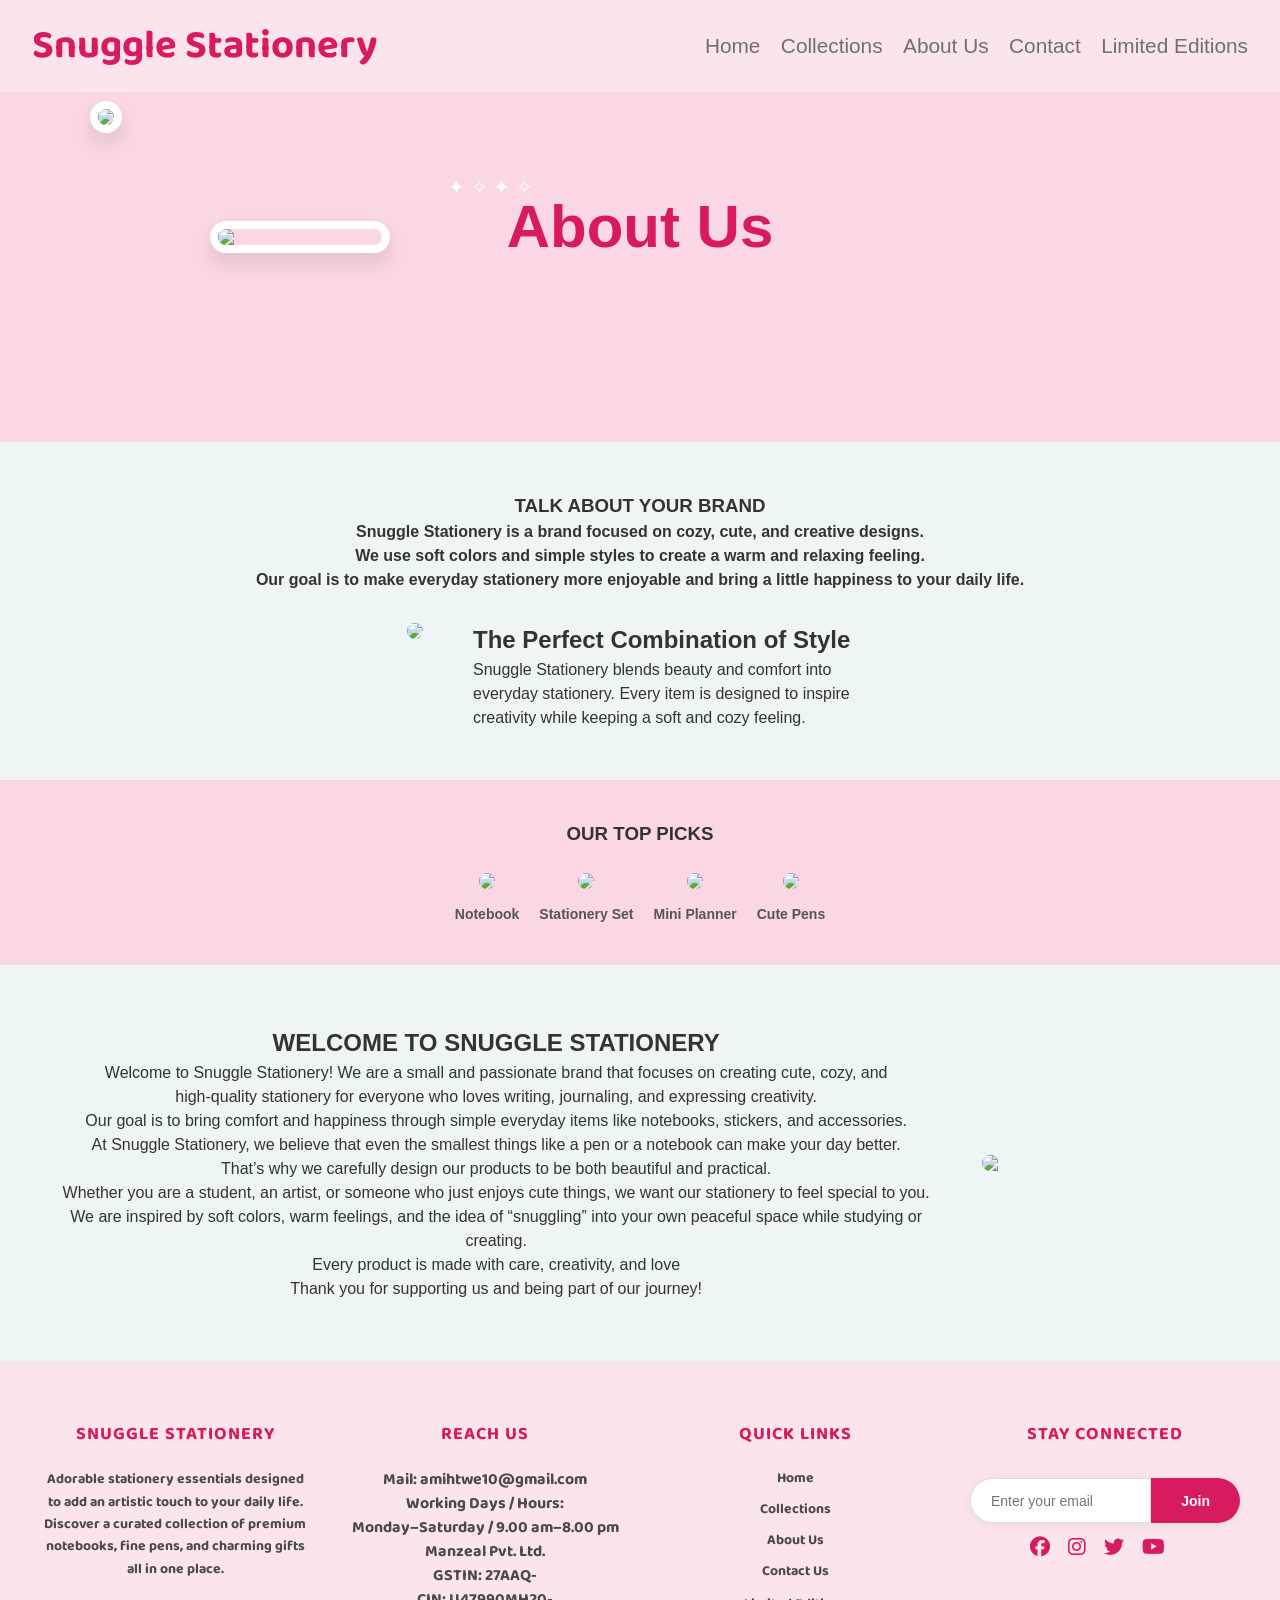
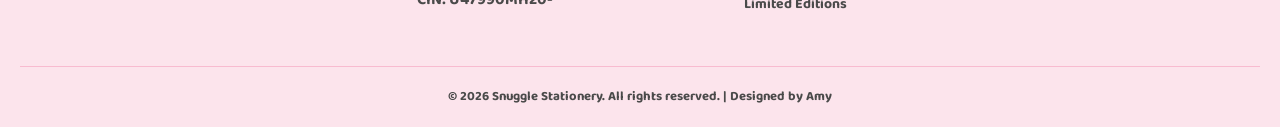
==== about.html @ 4772dbfe "Add files via upload" ====
<!DOCTYPE html>
<html lang="en">

<head>
  <meta charset="UTF-8">
  <meta name="description" content="Elevate your desk aesthetic with Snuggle Stationery. Explore our cozy collection of pastel notebooks, adorable plush pen sleeves, and cute erasers.">
  <title>Snuggle Stationery | About Us</title>
  <link href="https://fonts.googleapis.com/css2?family=Baloo+2:wght@400;700&family=Nunito:wght@400;600&display=swap"
    rel="stylesheet">
  <link rel="stylesheet" href="style.css">
  <link rel="stylesheet" href="footer.css">
  <link rel="Icon" href="/image/logo-Photoroom.png">
</head>

<body>
  <header>
    <h1>Snuggle Stationery</h1>
    <nav>
      <a href="home.html">Home</a>
      <a href="collections.html"> Collections</a>
      <a href="about.html">About Us</a>
      <a href="contact.html">Contact</a>
      <a href="liimited editions.html">Limited Editions</a>
    </nav>
  </header>


  <section class="about-hero">

    <div class="hero-text">
      <h1>About Us</h1>
    </div>

    <!-- decorative stars -->
    <div class="stars">
      ✦ ✧ ✦ ✧
    </div>

    <!-- images -->
    <div class="hero-images">
      <img src="./image/flower.webp" class="img-top">
      <img src="./image/flower2.jpg" class="img-bottom">
    </div>

  </section>
  <section class="about-body">
    <h3>TALK ABOUT YOUR BRAND</h3>
    <h4>Snuggle Stationery is a brand focused on cozy, cute, and creative designs. <br>
      We use soft colors and simple styles to create a warm and relaxing feeling. <br>
      Our goal is to make everyday stationery more enjoyable and bring a little happiness to your daily life.</h4>
    <div class="about-content">

      <div class="left">
        <img src="./image/bag.jpg">
      </div>

      <div class="right">
        <h2>The Perfect Combination of Style</h2>

        <p>
          Snuggle Stationery blends beauty and comfort into everyday stationery.
          Every item is designed to inspire creativity while keeping a soft and cozy feeling.
        </p>
      </div>

    </div>
  </section>


  <section class="top-picks">
    <h3>OUR TOP PICKS</h3><br>

    <div class="products">

      <div class="item">
        <img src="./image/cute book.jpg">

        <p>Notebook</p>
      </div>

      <div class="item">
        <img src="./image/Cherry set.jpg">
        <p>Stationery Set</p>
      </div>

      <div class="item">
        <img src="./image/cute mini book.jpg">
        <p>Mini Planner</p>
      </div>

      <div class="item">
        <img src="./image/Plush pen.jpg">
        <p>Cute Pens</p>
      </div>

    </div>
    </div>
    <div class="products"></div>
  </section>


  <section class="welcome">
    <div class="welcome-text">
      <h2>WELCOME TO SNUGGLE STATIONERY</h2>
      <p>
        Welcome to Snuggle Stationery!

      We are a small and passionate brand that focuses on creating cute, cozy, and 
      <br>high-quality stationery for everyone who loves writing, journaling, and expressing creativity. <br>Our goal is to bring comfort and happiness through simple everyday items like notebooks,
      stickers, and accessories. <br>
      
      At Snuggle Stationery, we believe that even the smallest things like a pen or a notebook can make your day better. <br>
      That’s why we carefully design our products to be both beautiful and practical. <br>
      Whether you are a student, an artist, or someone who just enjoys cute things, we want our stationery to feel special to you. <br>

      We are inspired by soft colors, warm feelings, and the idea of “snuggling” into your own peaceful space while studying or creating. <br>
      Every product is made with care, creativity, and love <br>

      Thank you for supporting us and being part of our journey!
      </p>
    </div>

    <img src="./image/green.jpg">
  </section>

  <!-- Footer -->
  <!-- Font awesome for icons -->
  <link rel="stylesheet" href="footer.css">
  <link rel="stylesheet" href="https://cdnjs.cloudflare.com/ajax/libs/font-awesome/6.5.0/css/all.min.css">

  <footer class="footer">
    <div class="footer-container">
      <div class="footer-section">
        <h2 class="footer-heading">SNUGGLE STATIONERY</h2>
        <p class="footer-text">
          Adorable stationery essentials designed to add an artistic touch to your daily life.
          Discover a curated collection of premium notebooks, fine pens, and charming gifts all in one place.
        </p>
      </div>

      <div class="footer-section">
        <h2 class="footer-heading">Reach Us</h2>
        <ul class="footer-links">
          <p>Mail: amihtwe10@gmail.com</p>

          <p><b>Working Days / Hours:</b><br>
            Monday–Saturday / 9.00 am–8.00 pm</p>

          <p><b>Manzeal Pvt. Ltd.</b></p>
          <p>GSTIN: 27AAQ-</p>
          <p>CIN: U47990MH20-</p>
        </ul>
      </div>


      <div class="footer-section">
        <h2 class="footer-heading">Quick Links</h2>
        <ul class="footer-links">
          <a href="./home.html">
            <li>Home</li>
          </a>
          <a href="./collections.html">
            <li>Collections</li>
          </a>
          <a href="./about.html">
            <li>About Us</li>
          </a>
          <a href="./contact.html">
            <li>Contact Us</li>
          </a>
          <a href="./liimited editions.html">Limited Editions</a>
        </ul>
      </div>

      <div class="footer-section">
        <h2 class="footer-heading">Stay Connected</h2>
        <div class="newsletter">
          <input type="email" placeholder="Enter your email">
          <button>Join</button>
        </div>
        <div class="social-icons">
          <a href="#"><i class="fab fa-facebook"></i></a>
          <a href="#"><i class="fab fa-instagram"></i></a>
          <a href="#"><i class="fab fa-twitter"></i></a>
          <a href="#"><i class="fab fa-youtube"></i></a>
        </div>
      </div>
    </div>

    <div class="footer-bottom">
      <p>&copy; 2026 Snuggle Stationery. All rights reserved. | Designed by Amy</p>
    </div>
  </footer>
</body>

</html>
---- style.css ----
* {
    margin: 0;
    padding: 0;
    box-sizing: border-box;
}

body {
    font-family: 'Nunito',
        sans-serif;
    background-color: #c9f0ee;
    color: #333;
    line-height: 1.5;
}

a {
    text-decoration: none;
    color: inherit;
}

header {
    background: #fce4ec;
    padding: 1rem 2rem;
    display: flex;
    justify-content: space-between;
    align-items: center;
    position: sticky;
    top: 0;
    z-index: 1000;
}

header h1 {
    font-family: 'Baloo 2', cursive;
    font-size: 2.5rem;
    color: #d81b60;

}

nav a {
    margin-left: 1rem;
    font-weight: 100;
    color: #716f6f;
    transition: 0.3s;
    font-size: 1.3rem;
}

nav a:hover {
    color: #d81b60;
}

/* Hero Banner */
.hero {
    background: linear-gradient(rgba(161, 159, 159, 0.8), rgba(226, 194, 221, 0.7)), url(image/resized.png);
    padding: 5rem 2rem;
    text-align: center;
    border-bottom: 3px dashed #b8b5b8;
    position: relative;
    box-shadow: 0 4px 10px rgba(0, 0, 0, 0.1);
    margin: 0;

}

.hero h2 {
    font-family: 'Baloo 2', cursive;
    font-size: 2.5rem;
    margin-bottom: 1rem;
    color: #d81b60;
}

.hero p {
    font-size: 1.2rem;
    margin-bottom: 2rem;
    color: #413f3f;
}

.hero button {
    background: #f74f8d;
    color: #FFFF;
    border: none;
    padding: 1rem 2rem;
    font-family: 'Baloo 2', cursive;
    font-size: 1.1rem;
    border-radius: 10px;
    cursor: pointer;
    transition: all 0.3s;
}

.hero button:hover {
    background: #ad1457;
    color: #000000;
    transform: translateY(-2px);
    border-radius: round;
}

/* Sections */
section {
    padding: 3rem 2rem;
    background-color: #eef5f5;
}

h2.section-title {
    font-family: 'Baloo 2', cursive;
    font-size: 2rem;
    margin-bottom: 2rem;
    text-align: center;
    color: #d81b60;
}

/* Featured Collections */
.collection-grid {
    display: grid;
    grid-template-columns: repeat(auto-fit, minmax(200px, 1fr));
    gap: 1.5rem;
}

.collection-card {
    background: #ffffff;
    padding: 1rem;
    border-radius: 15px;
    box-shadow: 0 4px 10px rgba(0, 0, 0, 0.05);
    text-align: center;
    transition: transform 0.3s;
    cursor: pointer;
}

.collection-card:hover {
    transform: translateY(-5px);
}

.collection-card img {
    width: 100%;
    border-radius: 10px;
    margin-bottom: 0.8rem;
}

.collection-card h3 {
    font-family: 'Baloo 2', cursive;
    font-size: 1.2rem;
    color: #716f6f;
}

/* Product Grid */
.product-grid {
    display: grid;
    grid-template-columns: repeat(auto-fit, minmax(180px, 1fr));
    gap: 1.5rem;
}

.product-card {
    background: #b7ded7;
    border-radius: 15px;
    padding: 1rem;
    text-align: center;
    box-shadow: 0 4px 10px rgba(0, 0, 0, 0.05);
    transition: transform 0.3s;
    cursor: pointer;
}

.product-card:hover {
    transform: translateY(-5px);
}

.product-card img {
    width: 100%;
    border-radius: 10px;
    margin-bottom: 0.8rem;
}

.product-card h4 {
    font-family: 'Baloo 2', cursive;
    font-size: 1.1rem;
    margin-bottom: 0.3rem;
}

.product-card p {
    font-weight: 600;
    color: #E06CA7;
}

/* Blog Section */
.blog-grid {
    display: grid;
    grid-template-columns: repeat(auto-fit, minmax(250px, 1fr));
    gap: 1.5rem;
}

.blog-card {
    background: #b7ded7;
    border-radius: 15px;
    padding: 1rem;
    box-shadow: 0 4px 10px rgba(0, 0, 0, 0.05);
}

.blog-card img {
    width: 100%;
    border-radius: 10px;
    margin-bottom: 0.8rem;
}

.blog-card h4 {
    font-family: 'Baloo 2', cursive;
    font-size: 1.2rem;
    margin-bottom: 0.5rem;
}

/* Contact Form */
.contact-form {
    max-width: 600px;
    margin: 0 auto;
    background: #b7ded7;
    padding: 2rem;
    border-radius: 15px;
    box-shadow: 0 4px 10px rgba(220, 25, 25, 0.05);
}

.contact-form input,
.contact-form textarea {
    width: 100%;
    padding: 0.8rem;
    margin-bottom: 1rem;
    border-radius: 10px;
    border: 1px solid #d8f6f6;
}

.contact-form button {
    background: #f74f8d;
    border: none;
    padding: 1rem 2rem;
    font-family: 'Baloo 2', cursive;
    border-radius: 10px;
    cursor: pointer;
    transition: 0.3s;
}

.contact-form button:hover {
    background: #f74f8d;
    transform: scale(1.05);
}

/* Footer */
footer {
    background: #F8C8DC;
    padding: 2rem;
    text-align: center;
    color: #fff;
    font-family: 'Baloo 2', cursive;

}



/* Instagram Section */
.insta-grid {
    display: grid;
    grid-template-columns: repeat(auto-fit, minmax(150px, 1fr));
    gap: 1rem;
}

.insta-grid img {
    width: 100%;
    border-radius: 10px;
    transition: 0.3s;
    cursor: pointer;
}

.insta-grid img:hover {
    transform: scale(1.05);
}

.btn-1 {
    display: inline-block;
    background: #f74f8d;
    color: #FFFF;
    padding: 8px 15px;
    text-decoration: none;
    border-radius: 4px;
    font-size: 0.85em;
    transition: backgroung 0.3s;
}

.btn-1:hover {
    background: #d81b60;
    color: #000000;

}

/* Contact Section Styling */
.contact-page-container {
    padding: 60px 10%;
    display: flex;
    justify-content: center;
    background-color: #eef5f5;
}

.contact-card {
    background: #fff;
    border-radius: 15px;
    box-shadow: 0 5px 20px rgba(0, 0, 0, 0.05);
    overflow: hidden;
    width: 100%;
    max-width: 950px;
}

.contact-grid {
    display: flex;
    flex-wrap: wrap;
}

.contact-details {
    flex: 1;
    padding: 40px;
    background-color: #fafafa;
    min-width: 300px;
}

.contact-details h2 {
    margin-bottom: 15px;
    font-family: 'Baloo 2', cursive;
}

.detail-item {
    display: flex;
    align-items: center;
    margin-bottom: 20px;
}

.icon-box {
    width: 40px;
    height: 40px;
    /* background: #0052cc; */
    background: #f74f8d;
    color: white;
    border-radius: 50%;
    display: flex;
    justify-content: center;
    align-items: center;
    margin-right: 15px;
}

.contact-form-side {
    flex: 1.2;
    padding: 40px;
    min-width: 300px;
}

.input-group {
    margin-bottom: 15px;
}

.input-group label {
    display: block;
    font-weight: 600;
    margin-bottom: 5px;
    font-size: 0.9rem;
}

.input-group input,
.input-group textarea {
    width: 100%;
    padding: 10px;
    border: 1px solid #ddd;
    border-radius: 8px;
    background: #f9f9f9;
}

.btn-send {
    width: 100%;
    padding: 12px;
    background: #f74f8d;
    color: #FFFF;
    border: none;
    border-radius: 25px;
    font-weight: bold;
    cursor: pointer;
    margin-top: 10px;
}

.btn-send:hover {
    background: #d81b60;
    color: #000000;
}

.social-row {
    display: flex;
    gap: 15px;
    margin-top: 15px;
}

.social-row a {
    /* color: #0052cc; */
    color: #f74f8d;
    font-size: 1.2rem;
}

/* Mobile Adjustments */
@media (max-width: 768px) {
    .contact-grid {
        flex-direction: column;
    }
}

/* popup background */
.popup {
    position: fixed;
    top: 0;
    left: 0;
    width: 100%;
    height: 100%;
    background: rgba(0, 0, 0, 0.6);
    display: none;
}

/* popup box */
.popup-content {
    background: white;
    width: 320px;
    padding: 20px;
    margin: 80px auto;
    border-radius: 10px;
}

/* checkbox control */
#popupToggle,
#thankToggle {
    display: none;
}

#popupToggle:checked~#popup {
    display: block;
}

#thankToggle:checked~#thankYouPopup {
    display: block;
}

.close {
    float: right;
    cursor: pointer;
}

/* Basic Desgin */
body {
    font-family: sans-serif;
    background-color: #f0f2f5;
    text-align: center;
    margin-top: 50px;
}

.product-card {
    background: white;
    padding: 20px;
    border-radius: 8px;
    display: inline-block;
    box-shadow: 0 2px 10px rgba(0, 0, 0, 0.1);
}

.buy-btn,
.confirm-btn,
.close-btn {
    background-color: #f74f8d;
    color: white;
    text-decoration: none;
    padding: 10px 20px;
    display: block;
    border-radius: 5px;
    margin-top: 10px;
    border: none;
    cursor: pointer;
}

/* Modal Styling */
.modal {
    display: none;
    position: fixed;
    top: 50%;
    left: 50%;
    z-index: 9999;
    left: 0;
    top: 0;
    width: 100%;
    height: 100%;
    background-color: rgba(0, 0, 0, 0.6);
}

/* CSS Logic ID Target*/
.modal:target {
    display: block;
}

.modal-content {
    background-color: white;
    margin: 10% auto;
    padding: 25px;
    border-radius:
        10px;
    width: 320px;
    text-align: left;
    position: relative;
}

input,
select {
    width: 100%;
    padding: 10px;
    margin: 10px 0;
    border: 1px solid #ddd;
    border-radius: 4px;
    box-sizing: border-box;
}

.close {
    position: absolute;
    right: 15px;
    top: 10px;
    font-size: 24px;
    text-decoration: none;
    color: #333;
}

.text-center {
    text-align: center;
}

/* HERO SECTION */
.about-hero {
    background: #fbd6e4;
    height: 350px;
    position: relative;
    padding: 90px;

}

/* TEXT */
.hero-text h1 {
    font-size: 60px;
    color: #d81b60;
    /* margin: 0; */
    left: 30px;
}

/* STARS */
.stars {
    position: absolute;
    top: 80px;
    left: 35%;
    color: white;
    font-size: 20px;
}

/* IMAGES */
.hero-images {
    position: absolute;
    top: 9px;
    left: auto;
}

.hero-images img {
    width: 180px;
    border-radius: 20px;
    border: 8px solid white;
    box-shadow: 0 10px 20px rgba(0, 0, 0, 0.1);

}

/* overlapping effect */
.img-bottom {
    position: absolute;
    top: 120px;
    left: 120px;

}

/* ABOUT BODY */
.about-body {
    text-align: center;
    padding: 50px;
}

.about-content {
    display: flex;
    justify-content: center;
    gap: 50px;
    margin-top: 30px;
}

.left img {
    width: 250px;
    border-radius: 15px;

}

.right {
    max-width: 400px;
    text-align: left;
}

/* TOP PICKS */
.top-picks {
    background: #fbd6e4;
    padding: 40px;
    text-align: center;
}

.products {
    display: flex;
    justify-content: center;
    gap: 20px;
}

.item {
    text-align: center;
}

.item img {
    width: 150px;
    border-radius: 15px;
}

.item p {
    margin-top: 8px;
    font-size: 14px;
    color: #555;
    font-weight: 700;
}


/* WELCOME */
.welcome {
    display: flex;
    align-items: center;
    justify-content: center;
    gap: 50px;
    padding: 60px;
}

.welcome img {
    width: 250px;
    border-radius: 20px;
}

.limited-edition {
    padding: 80px 0;
    background: #fffcfd;
}

.limited-header {
    text-align: center;
    margin-bottom: 50px;
}

.limited-header .title {
    color: #c2185b;
    font-size: 2.8rem;
    font-family: 'Playfair Display', serif;
}

.limited-header .subtitle {
    color: #888;
    letter-spacing: 1px;
}

.limited-grid {
    display: flex;
    justify-content: center;
    gap: 40px;
    flex-wrap: wrap;
}

.exclusive-card {
    background: white;
    width: 320px;
    border-radius: 30px;
    padding: 15px;
    position: relative;
    border: 2px solid #fce4ec;
    box-shadow: 0 10px 30px rgba(194, 24, 91, 0.08);
    transition: 0.4s;
}

.exclusive-card:hover {
    transform: translateY(-15px);
    border-color: #d81b60;
}

.stock-tag {
    position: absolute;
    top: 25px;
    right: 25px;
    background: #d81b60;
    color: white;
    padding: 6px 15px;
    border-radius: 20px;
    font-size: 0.8rem;
    z-index: 2;
}

.img-box img {
    width: 100%;
    border-radius: 20px;
    height: 350px;
    object-fit: cover;
}

.content-box {
    padding: 20px 10px;
    text-align: center;
}

.content-box h3 {
    color: #333;
    margin-bottom: 10px;
}

.content-box p {
    font-size: 0.9rem;
    color: #777;
    margin-bottom: 15px;
}

.price {
    display: block;
    font-size: 1.3rem;
    font-weight: bold;
    color: #d81b60;
    margin-bottom: 20px;
}

.buy-now {
    width: 100%;
    padding: 12px;
    border: none;
    background: #d81b60;
    color: white;
    border-radius: 15px;
    font-weight: bold;
    cursor: pointer;
    transition: 0.3s;
}

.buy-now:hover {
    background: #333;
}
---- footer.css ----
body {
    margin: 0;
    font-family: Arial, sans-serif;
}

.footer {
    background-color: #fce4ec;
    color: #4a4a4a;
    padding: 60px 20px 20px;
}

.footer-container {
    max-width: 1200px;
    margin: 0 auto;
    display: grid;
    grid-template-columns: repeat(auto-fit, minmax(200px, 1fr));
    gap: 40px;
}

.footer-heading {
    font-size: 18px;
    font-weight: bold;
    margin-bottom: 20px;
    color: #d81b60;
    text-transform: uppercase;
    letter-spacing: 1px;
}

.footer-text {
    line-height: 1.6;
    font-size: 14px;
    font-weight: 700;
}

.footer-section {
    font-weight: 700;
}

.footer-links {
    list-style: none;
    padding: 0;
}

.footer-links li {
    margin-bottom: 10px;
}

.footer-links a {
    text-decoration: none;
    color: #4a4a4a;
    font-size: 14px;
    transition: all 0.3s ease;
}

.footer-links a:hover {
    color: #d81b60;
    padding-left: 5px;

}

/* Newsletter Styles */
.newsletter {
    display: flex;
    justify-content: center;
    align-items: center;
    filter: drop-shadow(0 2px 4px rgba(0, 0, 0, 0.05));
}

.newsletter input,
.newsletter button {
    height: 45px;
    box-sizing: border-box;
}

.newsletter input {
    padding: 0px 20px;
    border: 1px solid #ddd;
    border-radius: 30px 0 0 30px;
    outline: none;
    flex: 1;
    max-width: 300px;
    font-size: 14px;
}

.newsletter button {
    padding: 0 30px;
    background-color: #d81b60;
    color: white;
    border: none;
    border-radius: 0 30px 30px 0;
    cursor: pointer;
    font-weight: bold;
    font-size: 14px;
    display: flex;
    align-items: center;
    justify-content: center;
    transition: background 0.3s ease;
}

.newsletter button:hover {
    background-color: #ad1457;
}

/* Social Icons */
.social-icons a {
    font-size: 20px;
    margin-right: 15px;
    color: #d81b60;
    transition: transform 0.3s;
    display: inline-block;
}

.social-icons a:hover {
    transform: translateY(-5px) scale(1.1);
}

/* Bottom Bar */
.footer-bottom {
    text-align: center;
    margin-top: 50px;
    padding-top: 20px;
    border-top: 1px solid #f8bbd0;
    font-size: 13px;
    color: #4a4a4a;
    font-weight: 700;
}
---- footer.css ----
body {
    margin: 0;
    font-family: Arial, sans-serif;
}

.footer {
    background-color: #fce4ec;
    color: #4a4a4a;
    padding: 60px 20px 20px;
}

.footer-container {
    max-width: 1200px;
    margin: 0 auto;
    display: grid;
    grid-template-columns: repeat(auto-fit, minmax(200px, 1fr));
    gap: 40px;
}

.footer-heading {
    font-size: 18px;
    font-weight: bold;
    margin-bottom: 20px;
    color: #d81b60;
    text-transform: uppercase;
    letter-spacing: 1px;
}

.footer-text {
    line-height: 1.6;
    font-size: 14px;
    font-weight: 700;
}

.footer-section {
    font-weight: 700;
}

.footer-links {
    list-style: none;
    padding: 0;
}

.footer-links li {
    margin-bottom: 10px;
}

.footer-links a {
    text-decoration: none;
    color: #4a4a4a;
    font-size: 14px;
    transition: all 0.3s ease;
}

.footer-links a:hover {
    color: #d81b60;
    padding-left: 5px;

}

/* Newsletter Styles */
.newsletter {
    display: flex;
    justify-content: center;
    align-items: center;
    filter: drop-shadow(0 2px 4px rgba(0, 0, 0, 0.05));
}

.newsletter input,
.newsletter button {
    height: 45px;
    box-sizing: border-box;
}

.newsletter input {
    padding: 0px 20px;
    border: 1px solid #ddd;
    border-radius: 30px 0 0 30px;
    outline: none;
    flex: 1;
    max-width: 300px;
    font-size: 14px;
}

.newsletter button {
    padding: 0 30px;
    background-color: #d81b60;
    color: white;
    border: none;
    border-radius: 0 30px 30px 0;
    cursor: pointer;
    font-weight: bold;
    font-size: 14px;
    display: flex;
    align-items: center;
    justify-content: center;
    transition: background 0.3s ease;
}

.newsletter button:hover {
    background-color: #ad1457;
}

/* Social Icons */
.social-icons a {
    font-size: 20px;
    margin-right: 15px;
    color: #d81b60;
    transition: transform 0.3s;
    display: inline-block;
}

.social-icons a:hover {
    transform: translateY(-5px) scale(1.1);
}

/* Bottom Bar */
.footer-bottom {
    text-align: center;
    margin-top: 50px;
    padding-top: 20px;
    border-top: 1px solid #f8bbd0;
    font-size: 13px;
    color: #4a4a4a;
    font-weight: 700;
}
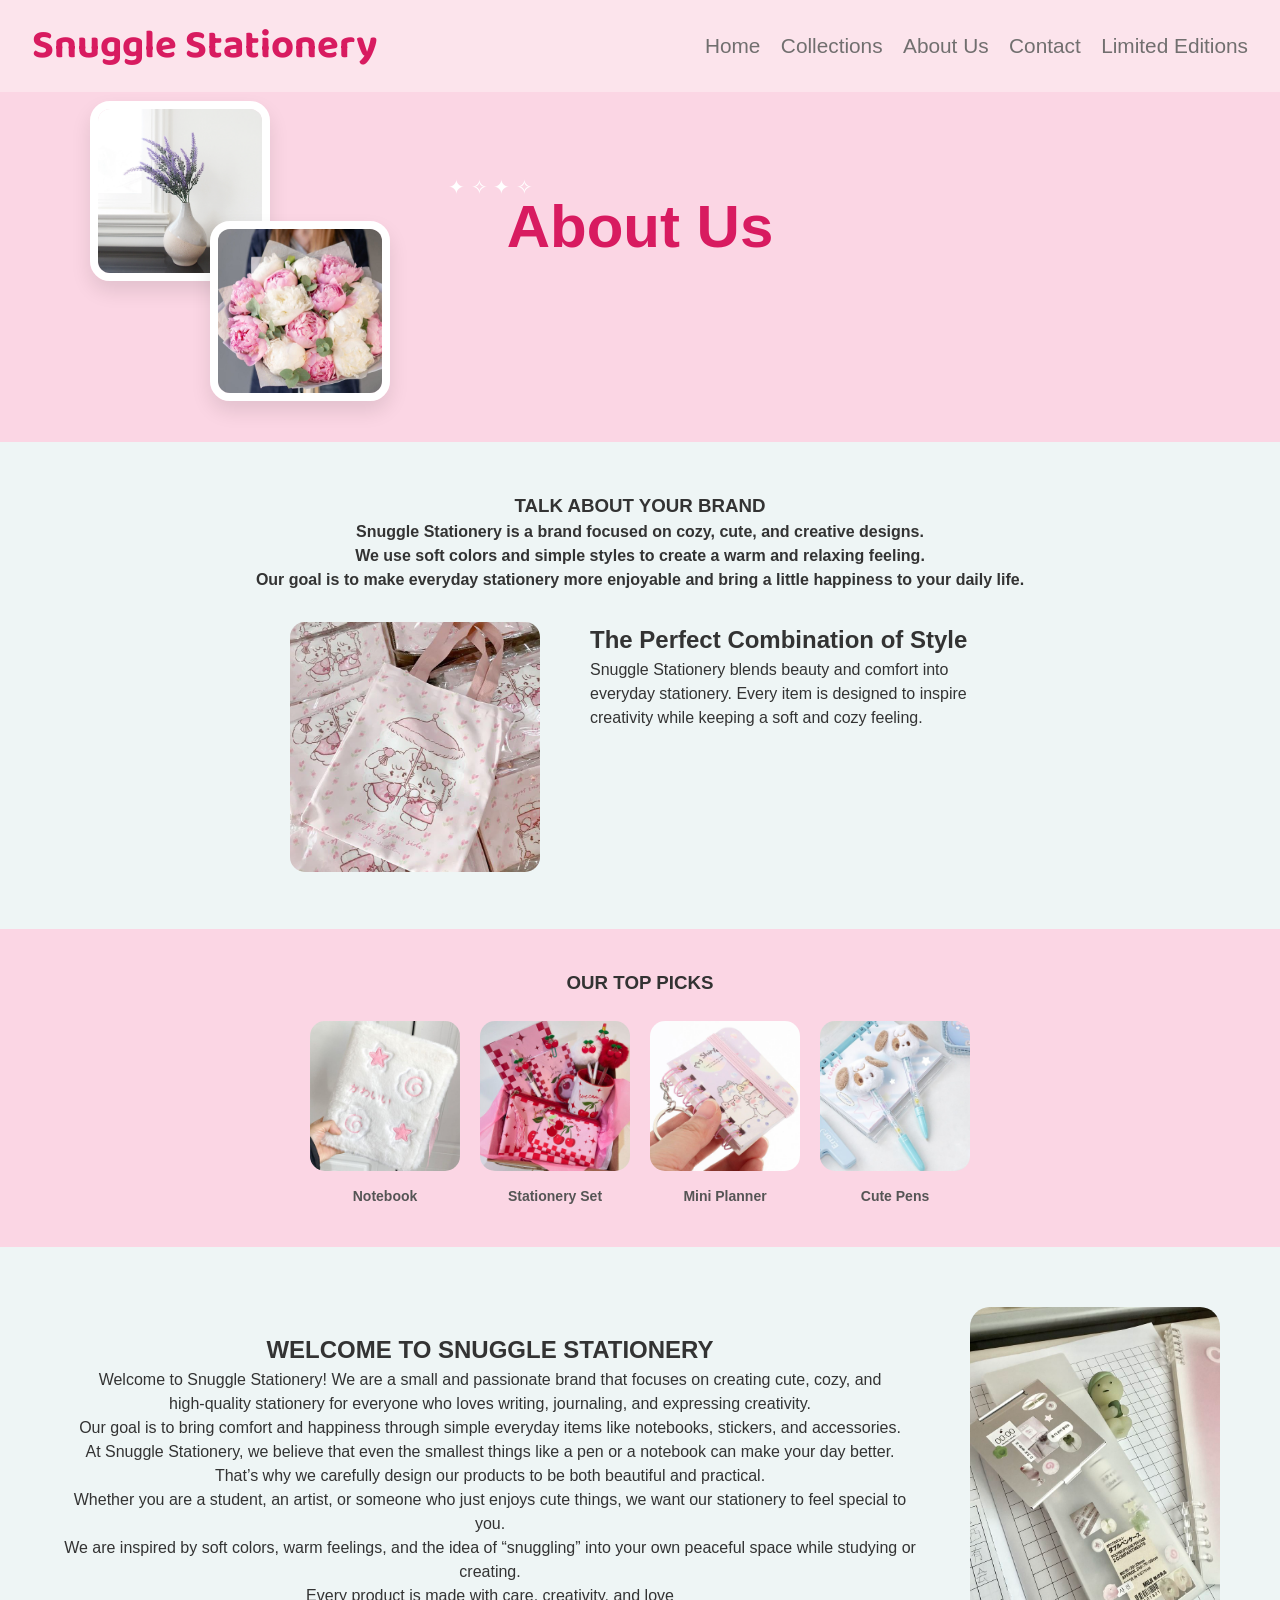
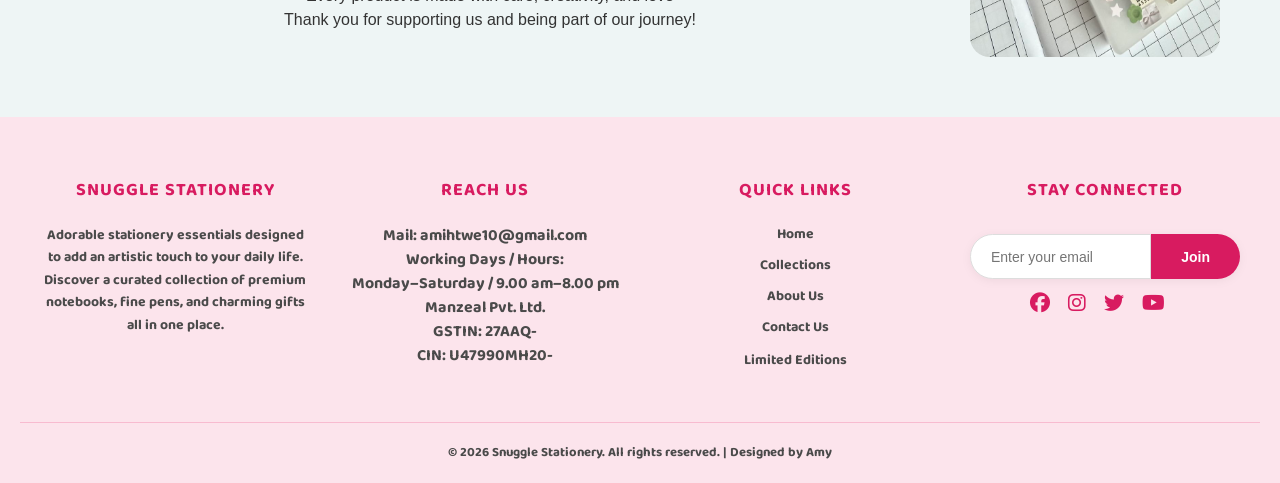
==== commit 56d7e202: "Update about.html" ====
--- a/about.html
+++ b/about.html
@@ -38,8 +38,8 @@
 
     <!-- images -->
     <div class="hero-images">
-      <img src="./image/flower.webp" class="img-top">
-      <img src="./image/flower2.jpg" class="img-bottom">
+      <img src="flower.webp" class="img-top">
+      <img src="flower2.jpg" class="img-bottom">
     </div>
 
   </section>
@@ -51,7 +51,7 @@
     <div class="about-content">
 
       <div class="left">
-        <img src="./image/bag.jpg">
+        <img src="bag.jpg">
       </div>
 
       <div class="right">
@@ -73,23 +73,23 @@
     <div class="products">
 
       <div class="item">
-        <img src="./image/cute book.jpg">
+        <img src="cute book.jpg">
 
         <p>Notebook</p>
       </div>
 
       <div class="item">
-        <img src="./image/Cherry set.jpg">
+        <img src="Cherry set.jpg">
         <p>Stationery Set</p>
       </div>
 
       <div class="item">
-        <img src="./image/cute mini book.jpg">
+        <img src="cute mini book.jpg">
         <p>Mini Planner</p>
       </div>
 
       <div class="item">
-        <img src="./image/Plush pen.jpg">
+        <img src="Plush pen.jpg">
         <p>Cute Pens</p>
       </div>
 
@@ -120,7 +120,7 @@
       </p>
     </div>
 
-    <img src="./image/green.jpg">
+    <img src="green.jpg">
   </section>
 
   <!-- Footer -->
@@ -193,4 +193,4 @@
   </footer>
 </body>
 
-</html>+</html>
